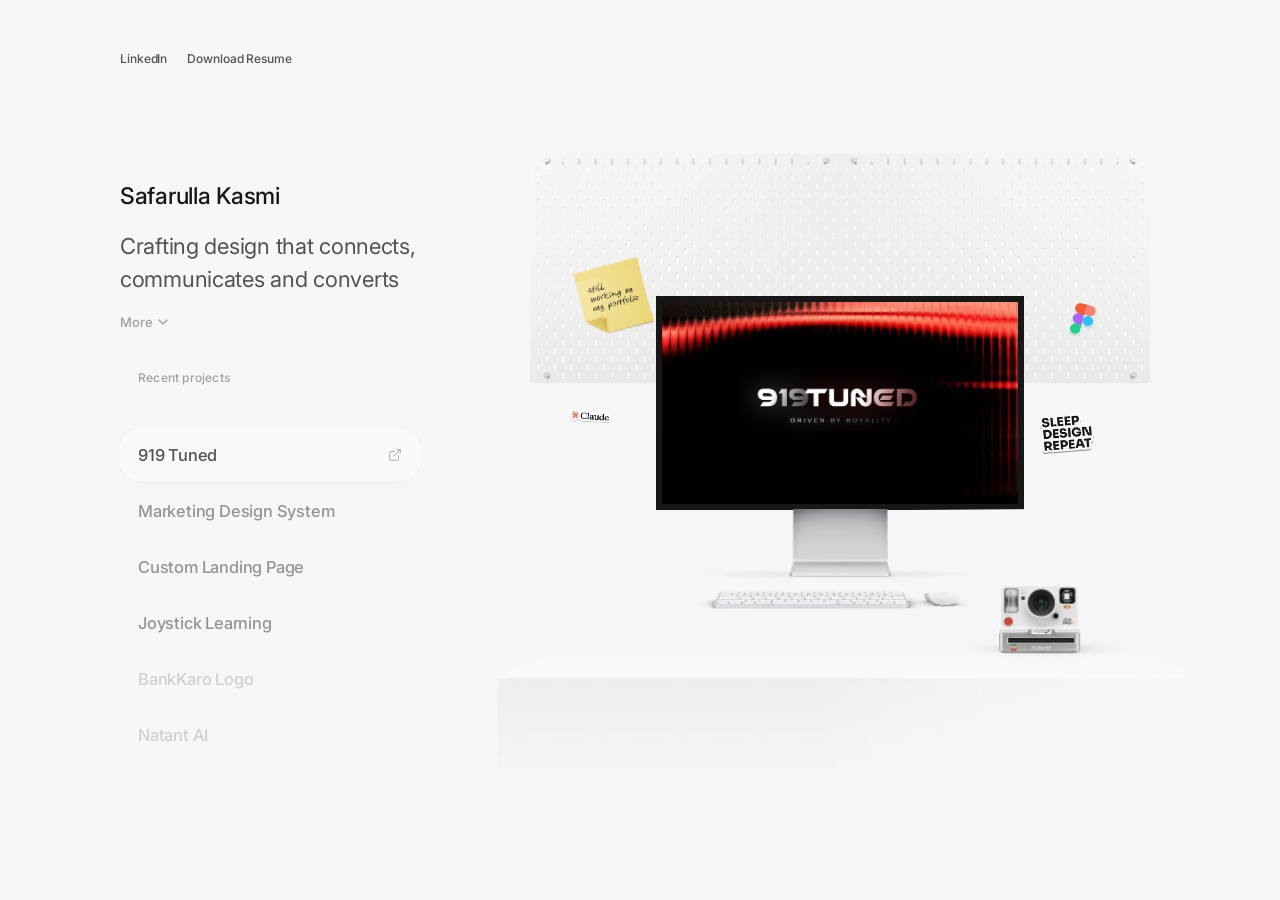
==== index.html @ 3f9a2096 "Add 'Recent projects' label above project list" ====
<!DOCTYPE html>
<html lang="en">
<head>
  <meta charset="UTF-8">
  <meta name="viewport" content="width=device-width, initial-scale=1.0">
  <title>Safarulla Kasmi — Portfolio</title>
  <link rel="icon" type="image/svg+xml" href="favicon.svg">
  <link rel="preconnect" href="https://fonts.googleapis.com">
  <link rel="preconnect" href="https://fonts.gstatic.com" crossorigin>
  <link href="https://fonts.googleapis.com/css2?family=Inter:wght@400;500&family=Caveat:wght@400;500&display=swap" rel="stylesheet">
  <link rel="stylesheet" href="css/style.css?v=9">
  <link rel="prefetch" href="images/joystick-learning.webp" as="image">
  <link rel="prefetch" href="images/custom-landing-page.webp" as="image">
  <link rel="prefetch" href="images/919-tuned.webp" as="image">
  <link rel="prefetch" href="images/marketing-design-system.webp" as="image">
</head>
<body>
  <nav class="nav">
    <div class="nav-links">
      <a href="https://www.linkedin.com/in/safaru/" target="_blank" rel="noopener" class="nav-link">LinkedIn</a>
      <a href="images/safarulla-kasmi-cv.pdf" target="_blank" class="nav-link">Download Resume</a>
    </div>
  </nav>

  <main class="layout">
    <!-- Left panel -->
    <div class="left-panel" id="leftPanel">
      <div class="bio" id="bio">
        <h1 class="name">Safarulla Kasmi</h1>
        <p class="tagline"><span class="tagline-base">Crafting design that connects, communicates and converts</span> <span class="tagline-extra">from concept to final pixel. Working at the intersection of visual identity and digital experience.</span></p>

        <button class="more-btn" id="moreBtn">
          <span class="more-label">More</span>
          <svg class="more-arrow" width="10" height="6" viewBox="0 0 10 6" fill="none">
            <path d="M1 1L5 5L9 1" stroke="currentColor" stroke-width="1.5" stroke-linecap="round" stroke-linejoin="round"/>
          </svg>
        </button>

        <!-- Expandable More section -->
        <div class="more-drawer" id="moreDrawer">
          <div class="expanded-contact">
            <span class="contact-label">Contact</span>
            <div class="contact-info">
              <span>+971 055 9512023</span>
              <span>safru.kasim@gmail.com</span>
            </div>
          </div>
        </div>
      </div>

      <span class="project-list-label">Recent projects</span>
      <ul class="project-list" id="projectList">
        <li class="project-item" data-project="919tuned">
          <a href="project-919tuned.html" class="project-card active">
            <span class="project-name">919 Tuned</span>
            <svg class="ext-icon" width="14" height="14" viewBox="0 0 24 24" fill="none" stroke="currentColor" stroke-width="1.5" stroke-linecap="round" stroke-linejoin="round">
              <path d="M18 13v6a2 2 0 0 1-2 2H5a2 2 0 0 1-2-2V8a2 2 0 0 1 2-2h6"/>
              <polyline points="15,3 21,3 21,9"/><line x1="10" y1="14" x2="21" y2="3"/>
            </svg>
          </a>
        </li>
        <li class="project-item" data-project="marketing">
          <a href="project-marketing.html" class="project-card">
            <span class="project-name">Marketing Design System</span>
            <svg class="ext-icon" width="14" height="14" viewBox="0 0 24 24" fill="none" stroke="currentColor" stroke-width="1.5" stroke-linecap="round" stroke-linejoin="round">
              <path d="M18 13v6a2 2 0 0 1-2 2H5a2 2 0 0 1-2-2V8a2 2 0 0 1 2-2h6"/>
              <polyline points="15,3 21,3 21,9"/><line x1="10" y1="14" x2="21" y2="3"/>
            </svg>
          </a>
        </li>
        <li class="project-item" data-project="landing">
          <a href="project-landing.html" class="project-card">
            <span class="project-name">Custom Landing Page</span>
            <svg class="ext-icon" width="14" height="14" viewBox="0 0 24 24" fill="none" stroke="currentColor" stroke-width="1.5" stroke-linecap="round" stroke-linejoin="round">
              <path d="M18 13v6a2 2 0 0 1-2 2H5a2 2 0 0 1-2-2V8a2 2 0 0 1 2-2h6"/>
              <polyline points="15,3 21,3 21,9"/><line x1="10" y1="14" x2="21" y2="3"/>
            </svg>
          </a>
        </li>
        <li class="project-item" data-project="joystick">
          <a href="project-joystick.html" class="project-card">
            <span class="project-name">Joystick Learning</span>
            <svg class="ext-icon" width="14" height="14" viewBox="0 0 24 24" fill="none" stroke="currentColor" stroke-width="1.5" stroke-linecap="round" stroke-linejoin="round">
              <path d="M18 13v6a2 2 0 0 1-2 2H5a2 2 0 0 1-2-2V8a2 2 0 0 1 2-2h6"/>
              <polyline points="15,3 21,3 21,9"/><line x1="10" y1="14" x2="21" y2="3"/>
            </svg>
          </a>
        </li>
        <li class="project-item coming-soon" data-project="bankkaro">
          <div class="project-card">
            <span class="project-name">BankKaro Logo</span>
          </div>
        </li>
        <li class="project-item coming-soon" data-project="natant">
          <div class="project-card">
            <span class="project-name">Natant AI</span>
          </div>
        </li>
      </ul>
    </div>

    <!-- Right panel -->
    <div class="right-panel" id="rightPanel">

      <!-- Decorative background -->
      <img src="images/back-frame.webp" alt="" class="deco-back-frame" aria-hidden="true">
      <img src="images/surface.webp" alt="" class="deco-surface" aria-hidden="true">
      <img src="images/claude-sticker.webp" alt="" class="deco-claude" aria-hidden="true">

      <!-- iMac Mockup -->
      <div class="imac-wrapper">
        <div class="imac-screen-bezel">
          <div class="imac-screen-inner">
            <div class="macos-desktop">
              <div class="browser-window">
                <div class="browser-content">
                  <div class="preview preview-919tuned active" data-preview="919tuned">
                    <img src="images/919-tuned-thumbnail.webp" alt="919 Tuned" class="preview-fill">
                  </div>
                  <div class="preview preview-marketing" data-preview="marketing">
                    <img src="images/marketing-design-system-thumbnail.webp" alt="Marketing Design System" class="preview-fill">
                  </div>
                  <div class="preview preview-landing" data-preview="landing">
                    <img src="images/custom-landing-page-thumbnail.webp" alt="Custom Landing Page" class="preview-fill">
                  </div>
                  <div class="preview preview-joystick" data-preview="joystick">
                    <img src="images/joystick-learning-thumbnail.webp" alt="Joystick Learning" class="preview-fill">
                  </div>
                </div>
              </div>
            </div>
          </div>
        </div>
        <div class="imac-stand-wrap">
          <img src="images/imac-stand.webp" alt="" class="imac-stand-img" aria-hidden="true">
          <img src="images/imac-keyboard.webp" alt="" class="imac-keyboard-img" aria-hidden="true">
        </div>
      </div>

      <!-- Decorative stickers -->
      <img src="images/sticky-note.webp" alt="" class="deco-sticky-note" aria-hidden="true">
      <img src="images/sticker-2.webp" alt="" class="deco-sticker-figma" aria-hidden="true">
      <img src="images/sitcker-3.webp" alt="" class="deco-sticker-sleep" aria-hidden="true">
      <img src="images/camera.webp" alt="Photo booth" class="deco-camera">
      <span class="camera-hint" aria-hidden="true">click for a polaroid</span>

      <!-- Profile photo — shown when More is open -->
      <img
        src="images/profile-picture.webp"
        alt="Safarulla Kasmi"
        class="profile-photo"
        aria-hidden="true"
      >
    </div>
  </main>

  <script src="js/main.js"></script>
</body>
</html>
---- css/style.css ----
/* ── Variables ── */
:root {
  --bg: #f7f7f7;
  --text-primary: #171717;
  --text-secondary: #525252;
  --text-muted: rgba(82, 82, 82, 0.6);
  --text-soft: #a1a1a1;
  --card-bg: #fafafa;
  --card-shadow: 0px 0px 20px -4px rgba(0,0,0,0.04), 0px 0px 0px 1px rgba(0,0,0,0.02);
  --imac-bezel: #171717;
  --ease: cubic-bezier(0.4, 0, 0.2, 1);
  --t: 0.15s;
}

/* ── Reset ── */
*, *::before, *::after { box-sizing: border-box; margin: 0; padding: 0; }
ul { list-style: none; }
a { text-decoration: none; color: inherit; }
img { display: block; max-width: 100%; }
button { cursor: pointer; font: inherit; border: none; background: none; }

/* ── Base ── */
html { -webkit-font-smoothing: antialiased; }

body {
  font-family: 'Inter', -apple-system, BlinkMacSystemFont, sans-serif;
  background: var(--bg);
  color: var(--text-primary);
  transition: background var(--t) var(--ease), color var(--t) var(--ease);
  min-height: 100vh;
  overflow-x: hidden;
}

/* ── Nav ── */
.nav {
  position: fixed;
  top: 0; left: 0; right: 0;
  z-index: 100;
  display: flex;
  align-items: center;
  justify-content: space-between;
  padding: 42px 48px 0 120px; /* left aligns with bio content */
  pointer-events: none;
}

.nav > * { pointer-events: all; }

.nav-links {
  display: flex;
  align-items: center;
  gap: 20px;
}

.nav-link {
  font-size: 12px;
  font-weight: 500;
  color: var(--text-secondary);
  letter-spacing: -0.1px;
  line-height: 33px;
  transition: color var(--t) var(--ease);
}

.nav-link:hover { color: var(--text-primary); }



/* Nav back button (profile + project pages) */
.nav-back {
  background: var(--card-bg);
  border-radius: 50%;
  width: 38px;
  height: 38px;
  display: flex;
  align-items: center;
  justify-content: center;
  box-shadow: 0px 1px 3px rgba(0,0,0,0.12), 0px 0px 0px 0.5px rgba(0,0,0,0.05);
  color: var(--text-secondary);
  transition: background var(--t) var(--ease), color var(--t) var(--ease);
}

.nav-back:hover { color: var(--text-primary); }

/* ── Home Layout ── */
.layout {
  display: flex;
  min-height: 100vh;
}

/* ── Left Panel ── */
.left-panel {
  width: 560px;
  flex-shrink: 0;
  position: sticky;
  top: 0;
  height: 100vh;
  display: flex;
  flex-direction: column;
  justify-content: flex-start;
  padding: 20vh 24px 60px 120px;
  gap: 40px;
}

/* Bio */
.bio {
  display: flex;
  flex-direction: column;
  gap: 0;
}

.bio .tagline { margin-top: 16px; }

.name {
  font-size: 23px;
  font-weight: 500;
  color: var(--text-primary);
  letter-spacing: -0.28px;
  line-height: 1.46;
  transition: color var(--t) var(--ease);
}

.tagline {
  font-size: 22px;
  font-weight: 400;
  color: var(--text-secondary);
  letter-spacing: -0.28px;
  line-height: 1.53;
  transition: color var(--t) var(--ease);
}

/* Inline extra text — collapsed until More is clicked */
.tagline {
  max-height: 3.1em;
  overflow: hidden;
  transition: max-height 0.85s cubic-bezier(0.22, 1, 0.36, 1);
}
.bio.expanded .tagline {
  max-height: 15em;
}
.tagline-extra {
  display: inline;
}

/* More dropdown */
.more-drawer {
  max-height: 0;
  overflow: hidden;
  opacity: 0;
  transition: max-height 0.9s cubic-bezier(0.22, 1, 0.36, 1),
              opacity 0.55s cubic-bezier(0.22, 1, 0.36, 1);
}

.more-drawer.open {
  max-height: 560px;
  opacity: 1;
}

.tagline-full {
  font-size: 22px;
  font-weight: 400;
  color: var(--text-secondary);
  letter-spacing: -0.28px;
  line-height: 1.53;
  padding-top: 4px;
  transition: color var(--t) var(--ease);
}

.more-links {
  display: flex;
  flex-direction: column;
  margin-top: 28px;
}

.more-link {
  font-size: 12px;
  font-weight: 500;
  color: var(--text-secondary);
  line-height: 33px;
  transition: color var(--t) var(--ease);
}

.more-link.underline { text-decoration: underline; text-underline-offset: 2px; }
.more-link:hover { color: var(--text-primary); }

.expanded-contact {
  display: flex;
  flex-direction: column;
  gap: 7px;
  margin-top: 220px;
}

.more-contact {
  display: flex;
  flex-direction: column;
  gap: 7px;
  margin-top: 28px;
}

.contact-label {
  font-size: 13px;
  font-weight: 500;
  color: var(--text-soft);
  line-height: 24px;
}

.contact-info {
  display: flex;
  flex-direction: column;
  font-size: 12px;
  font-weight: 500;
  color: var(--text-secondary);
  line-height: 33px;
}

.more-btn {
  display: inline-flex;
  align-items: center;
  gap: 5px;
  font-size: 13px;
  font-weight: 500;
  color: var(--text-soft);
  margin-top: 16px;
  align-self: flex-start;
  background: none;
  border: none;
  padding: 0;
  cursor: pointer;
  transition: margin-top 0.4s var(--ease), color var(--t) var(--ease);
}


.more-btn:hover { color: var(--text-secondary); }

.more-arrow {
  transition: transform 0.3s cubic-bezier(0.4, 0, 0.2, 1);
}

.more-btn.open .more-arrow {
  transform: rotate(180deg);
}

/* Project list label */
.project-list-label {
  font-family: 'Inter', sans-serif;
  font-size: 12px;
  font-weight: 500;
  color: var(--text-soft);
  letter-spacing: 0.2px;
  padding: 0 18px;
  margin-bottom: 4px;
  display: block;
}

.left-panel.expanded .project-list-label {
  opacity: 0;
  pointer-events: none;
  transition: opacity 0.3s var(--ease);
}

/* Project List */
.project-list {
  display: flex;
  flex-direction: column;
  gap: 4px;
  width: 300px;
  overflow: hidden;
  max-height: 400px;
  transition: max-height 0.4s var(--ease), opacity 0.3s var(--ease);
}

.left-panel.expanded .project-list {
  max-height: 0;
  opacity: 0;
  pointer-events: none;
}

.project-item { position: relative; }

.project-card {
  display: flex;
  align-items: center;
  justify-content: space-between;
  padding: 12px 18px;
  border-radius: 18px;
  cursor: pointer;
  transition: background var(--t) var(--ease), box-shadow var(--t) var(--ease);
}

.project-card:hover,
.project-card.active {
  background: var(--card-bg);
  box-shadow: var(--card-shadow);
}

.project-name {
  font-size: 16.4px;
  font-weight: 500;
  color: var(--text-muted);
  letter-spacing: -0.2px;
  line-height: 28px;
  transition: color 0.3s var(--ease);
}

.project-card.active .project-name,
.project-card:hover .project-name {
  color: var(--text-secondary);
}

.project-card.active a.project-name {
  color: var(--text-secondary);
}

a.project-name { display: block; }

.ext-icon {
  color: var(--text-soft);
  flex-shrink: 0;
  opacity: 0;
  transition: opacity var(--t) var(--ease), color var(--t) var(--ease);
}

.project-card.active .ext-icon,
.project-card:hover .ext-icon { opacity: 1; }

.coming-soon .project-card { opacity: 0.4; cursor: default; }
.coming-soon .project-card:hover { background: transparent; box-shadow: none; }
.coming-soon .project-card:hover .project-name { color: var(--text-muted); }
.coming-soon .project-card:hover .ext-icon { opacity: 0; }

/* ── Right Panel ── */
.right-panel {
  flex: 1;
  position: sticky;
  top: 0;
  height: 100vh;
  display: flex;
  align-items: center;
  justify-content: center;
  overflow: hidden;
  transform: translateX(-80px);
}

/* Ensure absolute decoratives resolve against right-panel */
.right-panel > .deco-back-frame,
.right-panel > .deco-surface,
.right-panel > .deco-sticky-note,
.right-panel > .deco-claude,
.right-panel > .deco-sticker-figma,
.right-panel > .deco-sticker-sleep,
.right-panel > .deco-camera,
.right-panel > .profile-photo { position: absolute; }

/* ── Decorative Elements ── */

/* Back frame — pegboard centered behind iMac */
.deco-back-frame {
  position: absolute;
  width: 88%;
  max-width: 1040px;
  height: auto;
  top: 11.8vh;
  left: 50%;
  transform: translateX(-50%);
  opacity: 0.95;
  pointer-events: none;
  transition: opacity 0.4s var(--ease);
}

/* Surface — wide white desk platform */
.deco-surface {
  position: absolute;
  width: 95%;
  max-width: 1120px;
  height: auto;
  top: 70vh;
  left: 50%;
  transform: translateX(-50%);
  pointer-events: none;
  transition: opacity 0.4s var(--ease);
}

/* Sticky note — top-left of back frame */
.deco-sticky-note {
  position: absolute;
  width: 112px;
  height: auto;
  left: 11%;
  top: 27vh;
  transform: rotate(-7.38deg);
  pointer-events: none;
  transition: opacity 0.35s var(--ease);
}

/* Claude sticker — mid-left on back frame, aligned with screen center */
.deco-claude {
  position: absolute;
  width: 76px;
  height: auto;
  left: 10%;
  top: 42vh;
  image-rendering: -webkit-optimize-contrast;
  pointer-events: none;
  transition: opacity 0.35s var(--ease);
}

/* Figma sticker — top-right (Figma x=1475, y=276) */
.deco-sticker-figma {
  position: absolute;
  width: 46px;
  height: auto;
  right: 13%;
  top: 33vh;
  transform: rotate(7.24deg);
  opacity: 0.9;
  pointer-events: none;
  transition: opacity 0.35s var(--ease);
}

/* SLEEP DESIGN REPEAT — mid-right on back frame, aligned with screen center */
.deco-sticker-sleep {
  position: absolute;
  width: 72px;
  height: auto;
  right: 14%;
  top: 45vh;
  transform: rotate(-2.3deg);
  pointer-events: none;
  transition: opacity 0.35s var(--ease);
}

/* Camera — bottom-right on surface (Figma x=1427, y=588, w=178) */
.deco-camera {
  position: absolute;
  width: 180px;
  height: auto;
  right: 9%;
  top: 62vh;
  z-index: 2;
  pointer-events: none;
  transition: opacity 0.35s var(--ease);
}

.camera-hint {
  position: absolute;
  right: 8%;
  top: calc(62vh - 14px);
  font-family: 'Caveat', cursive;
  font-size: 20px;
  font-weight: 500;
  color: var(--text-secondary);
  white-space: nowrap;
  opacity: 0;
  transform: translate(0, 6px) rotate(-4deg);
  transition: opacity 0.6s var(--ease), transform 0.6s var(--ease);
  pointer-events: none;
  z-index: 3;
}

body.loaded .right-panel:not(.expanded) .camera-hint {
  opacity: 0.75;
  transform: translate(0, 0) rotate(-4deg);
}

/* Base transitions for return (close) — staggered: photo out → backframe/decoratives in → iMac in */
.deco-back-frame,
.deco-surface,
.deco-sticky-note,
.deco-claude,
.deco-sticker-figma,
.deco-sticker-sleep,
.deco-camera {
  transition: opacity 0.5s 0.35s var(--ease), transform 0.5s 0.35s var(--ease);
}

.imac-wrapper {
  transition: opacity 0.55s 1s var(--ease), transform 0.55s 1s var(--ease);
}

/* Sequential expand: decoratives out → iMac out → photo in */
.right-panel.expanded .deco-back-frame,
.right-panel.expanded .deco-surface,
.right-panel.expanded .deco-sticky-note,
.right-panel.expanded .deco-claude,
.right-panel.expanded .deco-sticker-figma,
.right-panel.expanded .deco-sticker-sleep,
.right-panel.expanded .deco-camera {
  opacity: 0 !important;
  animation: none !important;
  pointer-events: none;
  transition: opacity 0.4s var(--ease);
}

.right-panel.expanded .imac-wrapper {
  opacity: 0 !important;
  animation: none !important;
  transform: scale(0.94) !important;
  pointer-events: none;
  transition: opacity 0.5s 0.25s var(--ease), transform 0.5s 0.25s var(--ease);
}

/* ── Right panel default wrapper (iMac + decorative) ── */
.right-default {
  position: absolute;
  inset: 0;
  display: flex;
  align-items: center;
  justify-content: center;
  transition: opacity 0.35s var(--ease), transform 0.35s var(--ease);
}

.right-panel.expanded .right-default {
  opacity: 0;
  transform: scale(0.96);
  pointer-events: none;
}

/* ── Decorative elements ── */

/* Dot grid pattern — two instances */
.deco-dots {
  position: absolute;
  width: 38%;
  opacity: 0.9;
  pointer-events: none;
  top: 11.8%;
}

.deco-dots-1 { left: 12%; }
.deco-dots-2 { left: 49%; transform: rotate(180deg) scaleY(-1); }

/* Sticky note */
.sticky-note {
  position: absolute;
  left: 14%;
  top: 22%;
  width: 100px;
  transform: rotate(-7.38deg);
  pointer-events: none;
}

.sticky-note-bg {
  width: 100%;
  height: auto;
  display: block;
}

.sticky-note-text {
  position: absolute;
  top: 30%;
  left: 26%;
  right: 24%;
  font-family: 'Caveat', cursive;
  font-size: 7.5px;
  line-height: 1.33;
  color: #262626;
  white-space: nowrap;
}

/* Right-side stickers */
.deco-sticker {
  position: absolute;
  pointer-events: none;
}

.deco-sticker-top {
  right: 5%;
  top: 29%;
  width: 48px;
  transform: rotate(7.24deg);
  opacity: 0.9;
  box-shadow: 0 1px 0 rgba(0,0,0,0.25);
  border-radius: 4px;
}

.deco-sticker-mid {
  right: 4.5%;
  top: 39%;
  width: 60px;
  transform: rotate(-2.3deg);
  box-shadow: 0 1px 0 rgba(0,0,0,0.4);
  border-radius: 2px;
}

.deco-sticker-bot {
  right: 5.5%;
  top: 63%;
  width: 100px;
}

/* Mouse cursor highlight */
.deco-mouse {
  position: absolute;
  left: 74%;
  top: 72%;
  width: 140px;
  pointer-events: none;
}

/* ── iMac Mockup ── */
.imac-wrapper {
  width: 66%;
  max-width: 720px;
  display: flex;
  flex-direction: column;
  align-items: center;
  position: relative;
  z-index: 1;
  transition: opacity 0.4s var(--ease), transform 0.4s var(--ease);
}

.right-panel.expanded .imac-wrapper {
  opacity: 0;
  transform: scale(0.96);
  pointer-events: none;
}

/* Profile photo — replaces iMac when More is open */
.profile-photo {
  position: absolute;
  left: 13%;
  top: 0;
  width: 70%;
  height: 100%;
  object-fit: cover;
  object-position: top center;
  opacity: 0;
  transform: translateY(20px);
  transition: opacity 0.45s var(--ease), transform 0.45s var(--ease);
  pointer-events: none;
}

.right-panel.expanded .profile-photo {
  opacity: 1;
  transform: translateY(0);
  transition: opacity 0.6s 0.55s var(--ease), transform 0.6s 0.55s var(--ease);
}

.imac-screen-bezel {
  background: var(--imac-bezel);
  border-radius: 0;
  padding: 6px;
  transition: background var(--t) var(--ease);
  width: 77.5%;
}

.imac-screen-inner {
  width: 100%;
  aspect-ratio: 1608 / 915;
  border-radius: 0;
  overflow: hidden;
  position: relative;
  background: #000;
}

.macos-desktop {
  width: 100%;
  height: 100%;
  background: transparent;
  position: relative;
}

/* Browser window — thumbnail fills the screen edge-to-edge (matches Figma) */
.browser-window {
  position: absolute;
  inset: 0;
  width: 100%;
  height: 100%;
  border-radius: 0;
  background: transparent;
  box-shadow: none;
}

.browser-content {
  position: absolute;
  inset: 0;
  border-radius: 0;
  background: #fff;
  box-shadow: none;
  overflow: hidden;
}

/* Previews */
.preview {
  position: absolute;
  inset: 0;
  display: flex;
  align-items: center;
  justify-content: center;
  opacity: 0;
  transition: opacity 0.25s var(--ease);
  pointer-events: none;
}

.preview.active {
  opacity: 1;
  pointer-events: all;
}

.preview-logo {
  max-width: 55%;
  max-height: 55%;
  object-fit: contain;
}

.preview-fill {
  position: absolute;
  inset: 0;
  width: 100%;
  height: 100%;
  object-fit: cover;
  object-position: center;
}

.preview-placeholder {
  font-size: 12px;
  font-weight: 500;
  color: #a1a1a1;
  letter-spacing: -0.1px;
  text-align: center;
  padding: 16px;
}

.preview-landing { background: #f8f9fa; }
.preview-919tuned { background: #0d0d0d; }
.preview-919tuned .preview-placeholder { color: rgba(255,255,255,0.4); }
.preview-marketing { background: #f0f2ff; }


/* Stand + keyboard fill wrapper width */
.imac-stand-wrap {
  display: flex;
  flex-direction: column;
  align-items: center;
  width: 100%;
  margin-top: -1px;
  position: relative;
}

.imac-stand-img {
  width: 100%;
  height: auto;
}

.imac-keyboard-img {
  width: 70%;
  height: auto;
  margin-top: -4%;
  transform: translateY(14px);
}

/* Base shade — gradient that fades the stand into the page bg */
.imac-stand-wrap::after {
  content: '';
  position: absolute;
  top: 0;
  right: 0;
  width: 35%;
  height: 100%;
  background: linear-gradient(to right, transparent 0%, var(--bg) 80%);
  pointer-events: none;
}

/* ── Profile Page ── */
.profile-layout {
  min-height: 100vh;
  padding: 120px 0 80px 196px;
  max-width: 520px;
}

.profile-bio {
  display: flex;
  flex-direction: column;
  gap: 16px;
  margin-bottom: 40px;
}

.profile-bio .name {
  font-size: 23px;
  font-weight: 500;
  color: var(--text-primary);
  letter-spacing: -0.28px;
  line-height: 1.46;
}

.profile-bio .tagline {
  font-size: 22px;
  font-weight: 400;
  color: var(--text-secondary);
  letter-spacing: -0.28px;
  line-height: 1.53;
}

.close-btn {
  display: inline-flex;
  align-items: center;
  gap: 5px;
  font-size: 13px;
  font-weight: 500;
  color: var(--text-soft);
  transition: color var(--t) var(--ease);
}

.close-btn:hover { color: var(--text-secondary); }

.profile-links {
  display: flex;
  flex-direction: column;
  gap: 0;
  margin-top: 48px;
}

.profile-link {
  font-size: 12px;
  font-weight: 500;
  color: var(--text-secondary);
  text-decoration: underline;
  text-underline-offset: 2px;
  line-height: 33px;
  transition: color var(--t) var(--ease);
}

.profile-link:hover { color: var(--text-primary); }

.profile-contact {
  margin-top: 40px;
  display: flex;
  flex-direction: column;
  gap: 7px;
}

.contact-label {
  font-size: 13px;
  font-weight: 500;
  color: var(--text-soft);
  line-height: 24px;
}

.contact-info {
  display: flex;
  flex-direction: column;
  font-size: 12px;
  font-weight: 500;
  color: var(--text-secondary);
  line-height: 33px;
}

/* ── Project Page ── */
.project-layout {
  max-width: 1304px;
  margin: 0 auto;
  padding: 0 0 120px;
}

.project-title-wrap {
  padding: 228px 0 40px 120px;
}

.project-title {
  font-size: 22px;
  font-weight: 400;
  color: var(--text-secondary);
  letter-spacing: -0.28px;
  line-height: 1.53;
}

/* Hero */
.project-hero {
  width: 100%;
  max-height: 500px;
  object-fit: cover;
  border-radius: 4px;
}

.project-content {
  padding: 0 120px;
}

/* Overview section */
.overview-section {
  background: #fafafa;
  margin: 0 -120px;
  padding: 60px 120px;
  display: flex;
  gap: 60px;
  align-items: flex-start;
}

.overview-logo {
  flex-shrink: 0;
  width: 200px;
}

.overview-logo img { width: 100%; }

.overview-details { flex: 1; }

.overview-tagline {
  font-family: 'Poppins', sans-serif;
  font-size: 18px;
  font-weight: 500;
  color: #1a1a1a;
  line-height: 1.6;
  letter-spacing: 0.36px;
  margin-bottom: 28px;
}

.overview-meta {
  display: flex;
  gap: 58px;
}

.meta-item { display: flex; flex-direction: column; gap: 2px; }

.meta-label {
  font-family: 'Poppins', sans-serif;
  font-size: 15px;
  font-weight: 400;
  color: #1a1a1a;
  opacity: 0.4;
  line-height: 1.22;
  letter-spacing: 0.15px;
}

.meta-value {
  font-family: 'Poppins', sans-serif;
  font-size: 15px;
  font-weight: 500;
  color: #1a1a1a;
  line-height: 1.22;
  letter-spacing: 0.6px;
}

/* Description */
.description-section {
  padding: 60px 0;
  border-bottom: 1px solid rgba(0,0,0,0.06);
}

.desc-label {
  font-family: 'Poppins', sans-serif;
  font-size: 18px;
  font-weight: 400;
  color: #3a3a3a;
  opacity: 0.5;
  letter-spacing: 0.72px;
  line-height: 1.6;
  margin-bottom: 12px;
}

.desc-text {
  font-family: 'Poppins', sans-serif;
  font-size: 18px;
  font-weight: 500;
  color: #3a3a3a;
  line-height: 1.6;
  letter-spacing: 0.36px;
}

/* Section heading */
.section-heading {
  display: flex;
  flex-direction: column;
  gap: 4px;
  padding: 60px 0 16px;
}

.section-num {
  font-family: 'Poppins', sans-serif;
  font-size: 27px;
  font-weight: 300;
  color: #c7c7c7;
  letter-spacing: 0.54px;
  line-height: 1.6;
}

.section-title {
  font-family: 'Poppins', sans-serif;
  font-size: 27px;
  font-weight: 700;
  color: #1a1a1a;
  letter-spacing: 0.54px;
  line-height: 1.6;
}

.section-subtitle {
  font-family: 'Poppins', sans-serif;
  font-size: 18px;
  font-weight: 500;
  color: #1a1a1a;
  opacity: 0.5;
  line-height: 1.22;
  margin-top: 8px;
}

/* Logo evolution */
.logo-evolution-bar {
  background: #1e70b8;
  border-radius: 4px;
  padding: 28px 40px;
  display: flex;
  align-items: center;
  justify-content: center;
  margin-bottom: 40px;
}

.logo-evolution-bar img { height: 40px; object-fit: contain; }

/* Logo construction */
.logo-construction {
  background: #3137ea;
  border-radius: 8px;
  padding: 60px 80px;
  margin: 0 -120px 0;
  color: white;
}

.construction-idea-label {
  font-family: 'Poppins', sans-serif;
  font-size: 18px;
  font-weight: 600;
  color: #fff59f;
  line-height: 1.6;
  letter-spacing: 0.36px;
}

.construction-idea-text {
  font-family: 'Poppins', sans-serif;
  font-size: 18px;
  font-weight: 500;
  color: white;
  line-height: 1.3;
  letter-spacing: 0.36px;
  margin-bottom: 4px;
}

.construction-idea-sub {
  font-family: 'Poppins', sans-serif;
  font-size: 18px;
  font-weight: 400;
  color: white;
  line-height: 1.6;
  letter-spacing: 0.36px;
  margin-bottom: 48px;
}

.construction-body {
  font-family: 'Poppins', sans-serif;
  font-size: 18px;
  font-weight: 400;
  color: white;
  line-height: 1.6;
  letter-spacing: 0.36px;
  margin-top: 40px;
}

/* Colors grid */
.colors-grid {
  display: grid;
  grid-template-columns: 1fr 1fr 1fr;
  grid-template-rows: auto auto;
  gap: 0;
  border-radius: 8px;
  overflow: hidden;
  margin-bottom: 60px;
}

.color-swatch {
  padding: 36px;
  display: flex;
  flex-direction: column;
  justify-content: space-between;
  min-height: 200px;
}

.color-hex {
  font-family: 'Poppins', sans-serif;
  font-size: 18px;
  font-weight: 500;
  color: white;
  line-height: 1.22;
}

.color-name {
  font-family: 'Poppins', sans-serif;
  font-size: 18px;
  font-weight: 500;
  color: white;
  line-height: 1.22;
  margin-bottom: 4px;
}

.color-desc {
  font-family: 'Poppins', sans-serif;
  font-size: 16px;
  font-weight: 500;
  color: white;
  opacity: 0.5;
  line-height: 1.22;
}

/* Typography section */
.typography-section {
  background: #fafafa;
  margin: 0 -120px;
  padding: 60px 120px;
}

.type-display {
  font-family: 'Poppins', sans-serif;
  font-size: 90px;
  font-weight: 700;
  color: #636363;
  line-height: 1.6;
  margin: 20px 0 12px 80px;
}

.type-desc {
  font-family: 'Poppins', sans-serif;
  font-size: 18px;
  color: #363636;
  line-height: 1.6;
  letter-spacing: 0.36px;
  margin: 0 0 12px 80px;
  max-width: 880px;
}

.type-feeling-label {
  font-family: 'Poppins', sans-serif;
  font-size: 18px;
  color: #363636;
  opacity: 0.6;
  line-height: 1.6;
  letter-spacing: 0.36px;
  margin: 0 0 4px 80px;
}

.type-feeling-value {
  font-family: 'Poppins', sans-serif;
  font-size: 18px;
  font-weight: 600;
  color: #4a4a4a;
  line-height: 1.6;
  letter-spacing: 0.36px;
  margin: 0 0 0 80px;
}

/* Project kids section */
.kids-section {
  width: 100%;
  overflow: hidden;
  border-radius: 8px;
  margin-top: 60px;
  position: relative;
}

.kids-section img {
  width: 100%;
  height: auto;
  object-fit: cover;
}

/* ── Project Detail Layout — sticky sidebar + scrollable image ── */
.project-detail-layout {
  display: flex;
  min-height: 100vh;
  align-items: flex-start;
  animation: projectFadeIn 0.6s cubic-bezier(0.22, 1, 0.36, 1) both;
}

@keyframes projectFadeIn {
  from { opacity: 0; transform: scale(1.04); }
  to   { opacity: 1; transform: scale(1); }
}

/* When arriving via zoom transition, image is instant; sidebar fades in */
html.skip-intro .project-detail-layout {
  animation: none;
}

/* Arriving at photo booth via camera zoom — camera is in place, rest fades in */
html.skip-intro-camera .booth-viewfinder,
html.skip-intro-camera .filter-list,
html.skip-intro-camera .camera-actions {
  animation: fadeIntoBooth 0.55s 0.1s cubic-bezier(0.22, 1, 0.36, 1) both;
}
@keyframes fadeIntoBooth {
  from { opacity: 0; transform: translateY(6px); }
  to   { opacity: 1; transform: translateY(0); }
}
html.skip-intro .project-single-img {
  opacity: 1;
}
html.skip-intro .project-side {
  animation: sideFadeIn 0.25s cubic-bezier(0.22, 1, 0.36, 1) both;
}
@keyframes sideFadeIn {
  from { opacity: 0.3; }
  to   { opacity: 1; }
}

.project-side {
  width: 560px;
  flex-shrink: 0;
  position: sticky;
  top: 0;
  height: 100vh;
  display: flex;
  flex-direction: row;
  align-items: flex-start;
  justify-content: flex-start;
  padding: 20vh 24px 60px 120px;
  gap: 16px;
}

.project-side-head {
  display: flex;
  flex-direction: column;
  gap: 10px;
}

.project-actions {
  display: flex;
  gap: 14px;
  align-items: center;
}

.project-action {
  font-family: 'Inter', sans-serif;
  font-size: 12px;
  font-weight: 500;
  color: var(--text-secondary);
  letter-spacing: -0.1px;
  opacity: 0.55;
  background: none;
  border: none;
  padding: 0;
  cursor: pointer;
  transition: opacity var(--t) var(--ease);
}

.project-action:hover { opacity: 1; }

.project-side-title {
  margin: 1px 0 0;
  line-height: 38px;
  font-size: 23px;
  font-weight: 500;
  color: var(--text-primary);
  letter-spacing: -0.28px;
}

.project-side .nav-back {
  flex-shrink: 0;
}

.project-content {
  flex: 1;
  min-width: 0;
  padding: 20vh 60px 120px 60px;
  display: flex;
  justify-content: center;
  transform: translateX(-80px);
}

.project-single-img {
  width: 100%;
  max-width: 1000px;
  height: auto;
  display: block;
  border-radius: 8px;
}

/* ── Profile page photo ── */
.profile-page-photo {
  position: fixed;
  right: 0;
  top: 0;
  width: 55%;
  height: 100vh;
  object-fit: cover;
  object-position: top center;
  pointer-events: none;
}

/* ── Utilities ── */
.divider {
  height: 1px;
  background: rgba(0,0,0,0.06);
  margin: 0;
}

/* ── Photo Booth Page ── */
.photobooth-body {
  height: 100vh;
  overflow: hidden;
}

.photobooth-page {
  height: 100vh;
  display: flex;
  align-items: center;
  justify-content: center;
  gap: 40px;
  padding: 80px 60px 40px;
  box-sizing: border-box;
}

.booth-center {
  display: flex;
  flex-direction: column;
  align-items: center;
  gap: 40px;
}

/* Live viewfinder (center, main focus) */
.booth-viewfinder {
  position: relative;
  width: min(440px, 48vh);
  aspect-ratio: 1;
  background: #0a0a0a;
  border-radius: 8px;
  overflow: hidden;
  box-shadow:
    0 10px 30px rgba(0,0,0,0.15),
    0 0 0 8px #e5e5e5,
    0 0 0 10px rgba(0,0,0,0.12);
}

/* Camera wrap on the right — polaroid emerges from its bottom slot */
.booth-camera-wrap {
  position: relative;
  width: 340px;
  height: min(640px, 72vh);
  display: flex;
  align-items: flex-start;
  justify-content: center;
}

.booth-camera-img {
  width: 340px;
  height: auto;
  display: block;
  filter: drop-shadow(0 10px 22px rgba(0,0,0,0.1));
  position: relative;
  z-index: 3;
  transition: transform 0.2s cubic-bezier(0.22, 1, 0.36, 1);
}

.booth-camera-img.printing {
  animation: cameraShake 0.14s cubic-bezier(0.36, 0.07, 0.19, 0.97) infinite;
}

@keyframes cameraShake {
  0%, 100% { transform: translate(0, 0) rotate(0deg); }
  20%  { transform: translate(-1px, 0.5px) rotate(-0.15deg); }
  40%  { transform: translate(1.2px, -0.3px) rotate(0.2deg); }
  60%  { transform: translate(-0.8px, 0.8px) rotate(-0.1deg); }
  80%  { transform: translate(0.8px, -0.5px) rotate(0.1deg); }
}

.booth-viewfinder video {
  width: 100%;
  height: 100%;
  object-fit: cover;
  transform: scaleX(-1);
  display: block;
}

.viewfinder-led {
  position: absolute;
  top: 10px;
  right: 12px;
  width: 8px;
  height: 8px;
  border-radius: 50%;
  background: #ff4646;
  box-shadow: 0 0 8px rgba(255, 70, 70, 0.7);
  animation: ledPulse 2s infinite;
  z-index: 2;
}

@keyframes ledPulse {
  0%, 100% { opacity: 1; }
  50%      { opacity: 0.3; }
}

/* Countdown in bottom-right corner, subtle */
.countdown {
  position: absolute;
  right: 16px;
  bottom: 12px;
  color: white;
  font-size: 72px;
  font-weight: 500;
  font-family: 'Inter', sans-serif;
  opacity: 0;
  pointer-events: none;
  line-height: 1;
  letter-spacing: -1px;
  text-shadow: 0 2px 10px rgba(0,0,0,0.35);
}
.countdown.pulse {
  animation: countdownCornerPulse 1s cubic-bezier(0.22, 1, 0.36, 1);
}

@keyframes countdownCornerPulse {
  0%   { opacity: 0; transform: translateY(10px) scale(0.85); }
  18%  { opacity: 1; transform: translateY(0) scale(1); }
  80%  { opacity: 1; transform: translateY(0) scale(1); }
  100% { opacity: 0; transform: translateY(-8px) scale(1.05); }
}

/* Smile reminder — small text, top-left corner */
.smile-hint {
  position: absolute;
  top: 14px;
  left: 16px;
  font-family: 'Inter', sans-serif;
  font-size: 13px;
  font-weight: 600;
  color: #fff;
  letter-spacing: 0.2px;
  pointer-events: none;
  opacity: 0;
  transform: translateY(-4px);
  transition: opacity 0.3s, transform 0.3s cubic-bezier(0.22, 1, 0.36, 1);
  text-shadow:
    0 0 4px rgba(0,0,0,0.8),
    0 1px 6px rgba(0,0,0,0.6),
    0 0 12px rgba(0,0,0,0.35);
  padding: 4px 10px;
  background: rgba(0,0,0,0.35);
  border-radius: 999px;
  backdrop-filter: blur(6px);
  -webkit-backdrop-filter: blur(6px);
}
.smile-hint.show {
  opacity: 1;
  transform: translateY(0);
}

.flash {
  position: absolute;
  inset: 0;
  background: white;
  opacity: 0;
  pointer-events: none;
}
.flash.active {
  animation: flashPop 0.25s ease-out;
}
@keyframes flashPop {
  0%   { opacity: 0; }
  15%  { opacity: 0.9; }
  100% { opacity: 0; }
}

.camera-error {
  position: absolute;
  inset: 0;
  display: flex;
  flex-direction: column;
  align-items: center;
  justify-content: center;
  gap: 14px;
  color: rgba(255,255,255,0.8);
  font-size: 13px;
  text-align: center;
  padding: 24px;
}
.camera-error[hidden] { display: none !important; }
.camera-error p { margin: 0; max-width: 260px; line-height: 1.4; }
.camera-error-retry {
  padding: 8px 16px;
  border-radius: 999px;
  background: rgba(255,255,255,0.12);
  color: #fff;
  border: 1px solid rgba(255,255,255,0.2);
  font-size: 12px;
  font-weight: 500;
  font-family: 'Inter', sans-serif;
  cursor: pointer;
  transition: background 0.2s;
}
.camera-error-retry:hover { background: rgba(255,255,255,0.2); }

/* Polaroid appears below the camera with a gentle fade + drop animation */
.polaroid-out {
  position: absolute;
  left: 50%;
  top: 230px;           /* just below the camera */
  transform: translateX(-50%) translateY(-20px);
  background: #fff;
  padding: 10px 10px 40px;
  box-shadow: 0 14px 32px rgba(0,0,0,0.12), 0 0 0 1px rgba(0,0,0,0.04);
  border-radius: 2px;
  width: 220px;
  z-index: 5;
  opacity: 0;
  pointer-events: none;
  display: flex;
  flex-direction: column;
  gap: 8px;
  transition: opacity 0.9s cubic-bezier(0.22, 1, 0.36, 1),
              transform 0.9s cubic-bezier(0.22, 1, 0.36, 1);
}

.polaroid-out.printed {
  opacity: 1;
  pointer-events: auto;
  transform: translateX(-50%) translateY(0);
}

.polaroid-photo {
  width: 100%;
  aspect-ratio: 1;
  background: #111;
  background-size: cover;
  background-position: center;
  border-radius: 1px;
  position: relative;
  overflow: hidden;
}

/* Develop overlay — starts opaque dark, fades out as polaroid "develops" */
.polaroid-photo::after {
  content: '';
  position: absolute;
  inset: 0;
  background: linear-gradient(to bottom, #1a1a1a 0%, #2a2a2a 100%);
  opacity: 1;
  pointer-events: none;
  z-index: 1;
  transition: opacity 2.6s cubic-bezier(0.22, 1, 0.36, 1);
}

.polaroid-out.printed .polaroid-photo::after {
  opacity: 0;
}

.polaroid-note {
  font-family: 'Caveat', cursive;
  font-size: 20px;
  font-weight: 500;
  color: #333;
  text-align: center;
  margin: 0;
  line-height: 1.2;
  min-height: 26px;
  outline: none;
  padding: 2px 6px;
  border-radius: 3px;
  transition: background 0.2s;
  cursor: text;
}

.polaroid-note:hover { background: rgba(0,0,0,0.03); }
.polaroid-note:focus { background: rgba(0,0,0,0.04); }
.polaroid-note:empty::before {
  content: attr(data-placeholder);
  color: #aaa;
}

/* Download + Retake buttons below the polaroid's final resting place */
.polaroid-actions {
  position: absolute;
  left: 50%;
  top: calc(100% - 20px);
  transform: translateX(-50%);
  display: flex;
  gap: 8px;
  opacity: 0;
  pointer-events: none;
  transition: opacity 0.5s cubic-bezier(0.22, 1, 0.36, 1);
  z-index: 5;
}
.polaroid-actions.show {
  opacity: 1;
  pointer-events: auto;
}

/* Filter list — styled like the project list on home, smaller */
.filter-list {
  list-style: none;
  margin: 0;
  padding: 0;
  display: flex;
  flex-direction: column;
  gap: 2px;
  width: 160px;
  align-self: flex-start;
  margin-top: 145px;
}

.filter-btn {
  display: block;
  width: 100%;
  padding: 8px 14px;
  border-radius: 14px;
  font-family: 'Inter', sans-serif;
  font-size: 14px;
  font-weight: 500;
  color: var(--text-muted);
  letter-spacing: -0.2px;
  line-height: 22px;
  background: transparent;
  border: none;
  cursor: pointer;
  text-align: left;
  transition: background var(--t) var(--ease),
              box-shadow var(--t) var(--ease),
              color 0.3s var(--ease);
}

.filter-btn:hover,
.filter-btn.active {
  background: var(--card-bg);
  color: var(--text-secondary);
  box-shadow: var(--card-shadow);
}

/* Live video filter preview classes */
.filter-none    video, .filter-none    .polaroid-photo { filter: none; }
.filter-bw      video, .filter-bw      .polaroid-photo { filter: grayscale(1) contrast(1.05); }
.filter-sepia   video, .filter-sepia   .polaroid-photo { filter: sepia(0.9) contrast(1.05); }
.filter-faded   video, .filter-faded   .polaroid-photo { filter: contrast(0.85) saturate(0.7) brightness(1.08); }
.filter-vintage video, .filter-vintage .polaroid-photo { filter: sepia(0.35) saturate(0.8) contrast(1.1) hue-rotate(-10deg); }
.filter-film    video, .filter-film    .polaroid-photo { filter: contrast(1.15) saturate(1.25) brightness(0.95); }
.filter-70s     video, .filter-70s     .polaroid-photo { filter: sepia(0.25) saturate(1.4) contrast(1.1) hue-rotate(-15deg); }
.filter-90s     video, .filter-90s     .polaroid-photo { filter: saturate(0.7) contrast(0.92) brightness(1.1) hue-rotate(-5deg); }
.filter-polaroid video, .filter-polaroid .polaroid-photo { filter: sepia(0.18) saturate(0.85) contrast(1.05) brightness(1.05); }
.filter-dreamy  video, .filter-dreamy  .polaroid-photo { filter: contrast(0.9) saturate(1.1) brightness(1.15) blur(0.4px); }
.filter-cinematic video, .filter-cinematic .polaroid-photo { filter: contrast(1.2) saturate(1.3) hue-rotate(-8deg) brightness(0.95); }
.filter-digicam video, .filter-digicam .polaroid-photo { filter: contrast(0.92) saturate(0.8) brightness(1.05) blur(0.7px) hue-rotate(-3deg); }

/* Shared capture counter — bottom-left of photo booth */
.capture-counter {
  position: fixed;
  bottom: 30px;
  left: 120px;
  font-family: 'Inter', sans-serif;
  font-size: 12px;
  font-weight: 500;
  color: var(--text-soft);
  letter-spacing: -0.1px;
  z-index: 50;
  opacity: 0;
  transition: opacity 0.5s var(--ease);
}
.capture-counter.loaded { opacity: 1; }
.capture-counter .count-num { color: var(--text-secondary); }

/* Camera flash — bright burst from the camera's flash bulb */
.camera-flash {
  position: absolute;
  top: 8%;
  left: 13%;
  width: 80px;
  height: 80px;
  border-radius: 50%;
  background: radial-gradient(circle,
    rgba(255,255,255,1) 0%,
    rgba(255,240,200,0.85) 30%,
    rgba(255,220,170,0.4) 55%,
    rgba(255,220,170,0) 75%);
  opacity: 0;
  pointer-events: none;
  z-index: 4;
  transform: scale(0.5);
  filter: blur(2px);
}

.camera-flash.fire {
  animation: cameraFlashFire 0.4s cubic-bezier(0.4, 0, 0.6, 1);
}

@keyframes cameraFlashFire {
  0%   { opacity: 0; transform: scale(0.4); }
  15%  { opacity: 1; transform: scale(1); }
  30%  { opacity: 1; transform: scale(1.5); }
  100% { opacity: 0; transform: scale(2.4); }
}

.camera-actions {
  display: flex;
  gap: 8px;
  align-items: center;
}

.camera-btn {
  padding: 10px 18px;
  border-radius: 18px;
  font-family: 'Inter', sans-serif;
  font-size: 14px;
  font-weight: 500;
  letter-spacing: -0.2px;
  color: var(--text-secondary);
  background: var(--card-bg);
  box-shadow: var(--card-shadow);
  border: none;
  cursor: pointer;
  transition: background var(--t) var(--ease),
              color var(--t) var(--ease),
              box-shadow var(--t) var(--ease);
}

.camera-btn:hover:not(:disabled) {
  color: var(--text-primary);
}

.camera-btn.primary {
  background: var(--card-bg);
  color: var(--text-primary);
  box-shadow: var(--card-shadow);
}

.camera-btn.primary:hover:not(:disabled) {
  background: #fff;
}

.camera-btn:disabled {
  opacity: 0.5;
  cursor: default;
}

/* Make the home-page camera clickable */
.deco-camera {
  cursor: pointer;
  pointer-events: auto;
}

/* ── Page Load Animations ── */
@keyframes fadeSlideUp {
  from { opacity: 0; transform: translateY(12px); }
  to   { opacity: 1; transform: translateY(0); }
}

@keyframes fadeSlideLeft {
  from { opacity: 0; transform: translateX(-16px); }
  to   { opacity: 1; transform: translateX(0); }
}

@keyframes imacEntrance {
  from { opacity: 0; transform: scale(0.94) translateY(16px); }
  to   { opacity: 1; transform: scale(1) translateY(0); }
}

@keyframes stickerPop {
  0%   { opacity: 0; transform: scale(0.7) rotate(var(--final-rot, 0deg)); }
  70%  { opacity: 1; transform: scale(1.08) rotate(var(--final-rot, 0deg)); }
  100% { opacity: 1; transform: scale(1) rotate(var(--final-rot, 0deg)); }
}

@keyframes backFrameEntrance {
  from { opacity: 0; transform: translateX(-50%) scale(0.98); }
  to   { opacity: 0.95; transform: translateX(-50%) scale(1); }
}

@keyframes surfaceSlideUp {
  from { opacity: 0; transform: translateX(-50%) translateY(20px); }
  to   { opacity: 1; transform: translateX(-50%) translateY(0); }
}

/* Left panel content staggered */
.nav-link                  { animation: fadeSlideUp 0.5s 0.05s both var(--ease); }
.bio .name                 { animation: fadeSlideLeft 0.6s 0.15s both var(--ease); }
.bio .tagline-short        { animation: fadeSlideLeft 0.6s 0.25s both var(--ease); }
.more-btn                  { animation: fadeSlideLeft 0.5s 0.35s both var(--ease); }
.project-item              { animation: fadeSlideLeft 0.5s both var(--ease); opacity: 0; }
.project-item:nth-child(1) { animation-delay: 0.45s; }
.project-item:nth-child(2) { animation-delay: 0.52s; }
.project-item:nth-child(3) { animation-delay: 0.59s; }
.project-item:nth-child(4) { animation-delay: 0.66s; }
.project-item:nth-child(5) { animation-delay: 0.73s; }
.project-item:nth-child(6) { animation-delay: 0.80s; }

/* Right panel elements */
.deco-back-frame   { animation: backFrameEntrance 0.9s 0.1s both var(--ease); }
.imac-wrapper      { animation: imacEntrance 0.8s 0.3s both var(--ease); }
.deco-surface      { animation: surfaceSlideUp 0.8s 0.5s both var(--ease); }

.deco-sticky-note       { --final-rot: -7.38deg; animation: stickerPop 0.6s 0.7s both var(--ease); }
.deco-claude            { --final-rot: 0deg;     animation: stickerPop 0.6s 0.8s both var(--ease); }
.deco-sticker-figma     { --final-rot: 7.24deg;  animation: stickerPop 0.6s 0.85s both var(--ease); opacity: 0.9; }
.deco-sticker-sleep     { --final-rot: -2.3deg;  animation: stickerPop 0.6s 0.9s both var(--ease); }
.deco-camera            { animation: fadeSlideUp 0.6s 0.95s both var(--ease); }

/* Hover polish on stickers */
.deco-sticky-note,
.deco-claude,
.deco-sticker-figma,
.deco-sticker-sleep,
.deco-camera {
  transition: transform 0.35s var(--ease), opacity 0.35s var(--ease);
}

/* Gentle float on iMac thumbnail swap — smoother crossfade */
.preview { transition: opacity 0.4s var(--ease); }

/* Word-by-word mask reveal (expanded bio) */
.word-wrap {
  display: inline-block;
  overflow: hidden;
  vertical-align: bottom;
  line-height: inherit;
}
.word {
  display: inline-block;
  transform: translateY(110%);
  opacity: 0;
  transition: transform 0.9s cubic-bezier(0.22, 1, 0.36, 1),
              opacity 0.65s cubic-bezier(0.22, 1, 0.36, 1);
  transition-delay: calc((25 - var(--i, 0)) * 0.015s);
  will-change: transform, opacity;
}
.bio.expanded .word,
.more-drawer.open .word {
  transform: translateY(0);
  opacity: 1;
  transition-delay: calc(var(--i, 0) * 0.015s + 0.05s);
}

/* ── Mobile (< 900px) — simplified stacked layout ── */
@media (max-width: 900px) {
  /* Stack layout vertically; flatten left-panel so its children become flex items */
  .layout {
    flex-direction: column;
    min-height: auto;
  }

  .left-panel {
    display: contents;
  }

  .bio {
    order: 1;
    padding: 80px 24px 0;
    gap: 12px;
  }

  .right-panel {
    order: 2;
    width: 100%;
    height: auto;
    min-height: auto;
    position: static;
    padding: 24px 24px 16px;
    display: flex;
    align-items: center;
    justify-content: center;
    overflow: visible;
    transform: none !important;
  }

  .project-content {
    transform: none !important;
  }

  .project-list {
    order: 3;
    width: auto;
    max-height: none;
    padding: 16px 16px 80px;
  }

  /* Hide decoratives on mobile */
  .deco-back-frame,
  .deco-surface,
  .deco-sticky-note,
  .deco-claude,
  .deco-sticker-figma,
  .deco-sticker-sleep,
  .deco-camera,
  .camera-hint,
  .profile-photo {
    display: none !important;
  }

  /* iMac mockup scales to width */
  .imac-wrapper {
    width: 100%;
    max-width: 520px;
  }

  /* Nav simpler on mobile */
  .nav {
    padding: 24px 24px 0;
  }

  /* On mobile, More click hides iMac + project list (like desktop expand) */
  .expanded-contact {
    margin-top: 32px !important;
  }

  /* ── Mobile: Project Detail Page ── */
  .project-detail-layout {
    flex-direction: column;
    animation: none;
  }

  .project-side {
    width: 100%;
    height: auto;
    position: static;
    padding: 60px 24px 24px;
    flex-direction: column;
    align-items: center;
    justify-content: center;
    gap: 4px;
  }

  .project-side .nav-back {
    display: none;
  }

  .project-side-title {
    font-size: 28px;
    text-align: center;
    line-height: 1.2;
    margin: 0;
  }

  .project-content {
    width: 100%;
    padding: 16px 16px 120px 16px;
  }
}

/* Fullscreen image overlay */
.fullscreen-overlay {
  position: fixed;
  inset: 0;
  background: var(--bg);
  z-index: 9999;
  opacity: 0;
  transition: opacity 0.3s cubic-bezier(0.22, 1, 0.36, 1);
}
.fullscreen-overlay.show { opacity: 1; }

.fullscreen-scroll {
  position: absolute;
  inset: 0;
  overflow-y: auto;
  overflow-x: hidden;
}

.fullscreen-img {
  width: 100%;
  height: auto;
  display: block;
}

.fullscreen-close {
  position: fixed;
  bottom: 28px;
  left: 50%;
  transform: translateX(-50%);
  width: 52px;
  height: 52px;
  border-radius: 50%;
  background: var(--card-bg);
  box-shadow: 0 6px 20px rgba(0,0,0,0.1), 0 0 0 1px rgba(0,0,0,0.05);
  color: var(--text-secondary);
  display: flex;
  align-items: center;
  justify-content: center;
  border: none;
  cursor: pointer;
  z-index: 10000;
  transition: background 0.2s, color 0.2s;
}
.fullscreen-close:hover {
  background: #fff;
  color: var(--text-primary);
}

/* Floating mobile close button — hidden on desktop */
.project-close-mobile {
  display: none;
}

@media (max-width: 900px) {
  .project-close-mobile {
    position: fixed;
    bottom: 24px;
    left: 50%;
    transform: translateX(-50%);
    width: 52px;
    height: 52px;
    border-radius: 50%;
    background: var(--card-bg);
    box-shadow: 0 6px 20px rgba(0,0,0,0.08), 0 0 0 1px rgba(0,0,0,0.05);
    display: flex;
    align-items: center;
    justify-content: center;
    color: var(--text-secondary);
    z-index: 100;
    transition: background 0.2s, color 0.2s;
  }
  .project-close-mobile:hover,
  .project-close-mobile:active {
    background: #fff;
    color: var(--text-primary);
  }
}
@media (prefers-reduced-motion: reduce) {
  *, *::before, *::after {
    animation-duration: 0.01ms !important;
    animation-delay: 0ms !important;
  }
}

/* ── Parallax + Hover (after page load) ── */
body.loaded .right-panel:not(.expanded) .deco-back-frame,
body.loaded .right-panel:not(.expanded) .deco-surface,
body.loaded .right-panel:not(.expanded) .deco-sticky-note,
body.loaded .right-panel:not(.expanded) .deco-claude,
body.loaded .right-panel:not(.expanded) .deco-sticker-figma,
body.loaded .right-panel:not(.expanded) .deco-sticker-sleep,
body.loaded .right-panel:not(.expanded) .deco-camera,
body.loaded .right-panel:not(.expanded) .imac-wrapper {
  animation: none;
}

body.loaded .right-panel:not(.expanded) .deco-back-frame {
  opacity: 0.95;
  transform: translateX(-50%);
}

body.loaded .right-panel:not(.expanded) .deco-surface {
  opacity: 1;
  transform: translateX(-50%);
}

body.loaded .right-panel:not(.expanded) .imac-wrapper {
  opacity: 1;
  transform: none;
}

/* Stickers — hover lift */
body.loaded .right-panel:not(.expanded) .deco-sticky-note,
body.loaded .right-panel:not(.expanded) .deco-claude,
body.loaded .right-panel:not(.expanded) .deco-sticker-figma,
body.loaded .right-panel:not(.expanded) .deco-sticker-sleep,
body.loaded .right-panel:not(.expanded) .deco-camera {
  pointer-events: auto;
  cursor: pointer;
  transition: transform 0.35s var(--ease), opacity 0.35s var(--ease);
}

body.loaded .right-panel:not(.expanded) .deco-sticky-note {
  opacity: 1;
  transform: rotate(-7.38deg);
}
body.loaded .right-panel:not(.expanded) .deco-sticky-note:hover {
  transform: rotate(-3deg) scale(1.08);
}

body.loaded .right-panel:not(.expanded) .deco-claude {
  opacity: 1;
  transform: none;
}
body.loaded .right-panel:not(.expanded) .deco-claude:hover {
  transform: scale(1.1) rotate(-4deg);
}

body.loaded .right-panel:not(.expanded) .deco-sticker-figma {
  opacity: 0.9;
  transform: rotate(7.24deg);
}
body.loaded .right-panel:not(.expanded) .deco-sticker-figma:hover {
  opacity: 1;
  transform: rotate(11deg) scale(1.1);
}

body.loaded .right-panel:not(.expanded) .deco-sticker-sleep {
  opacity: 1;
  transform: rotate(-2.3deg);
}
body.loaded .right-panel:not(.expanded) .deco-sticker-sleep:hover {
  transform: rotate(-5deg) scale(1.08);
}

body.loaded .right-panel:not(.expanded) .deco-camera {
  opacity: 1;
  transform: none;
  pointer-events: auto;
  cursor: pointer;
}
body.loaded .right-panel:not(.expanded) .deco-camera:hover {
  transform: scale(1.05) rotate(-2deg);
}
body.loaded .right-panel:not(.expanded) .deco-camera:hover ~ .camera-hint {
  opacity: 1;
  transform: translate(0, -2px) rotate(-4deg);
}
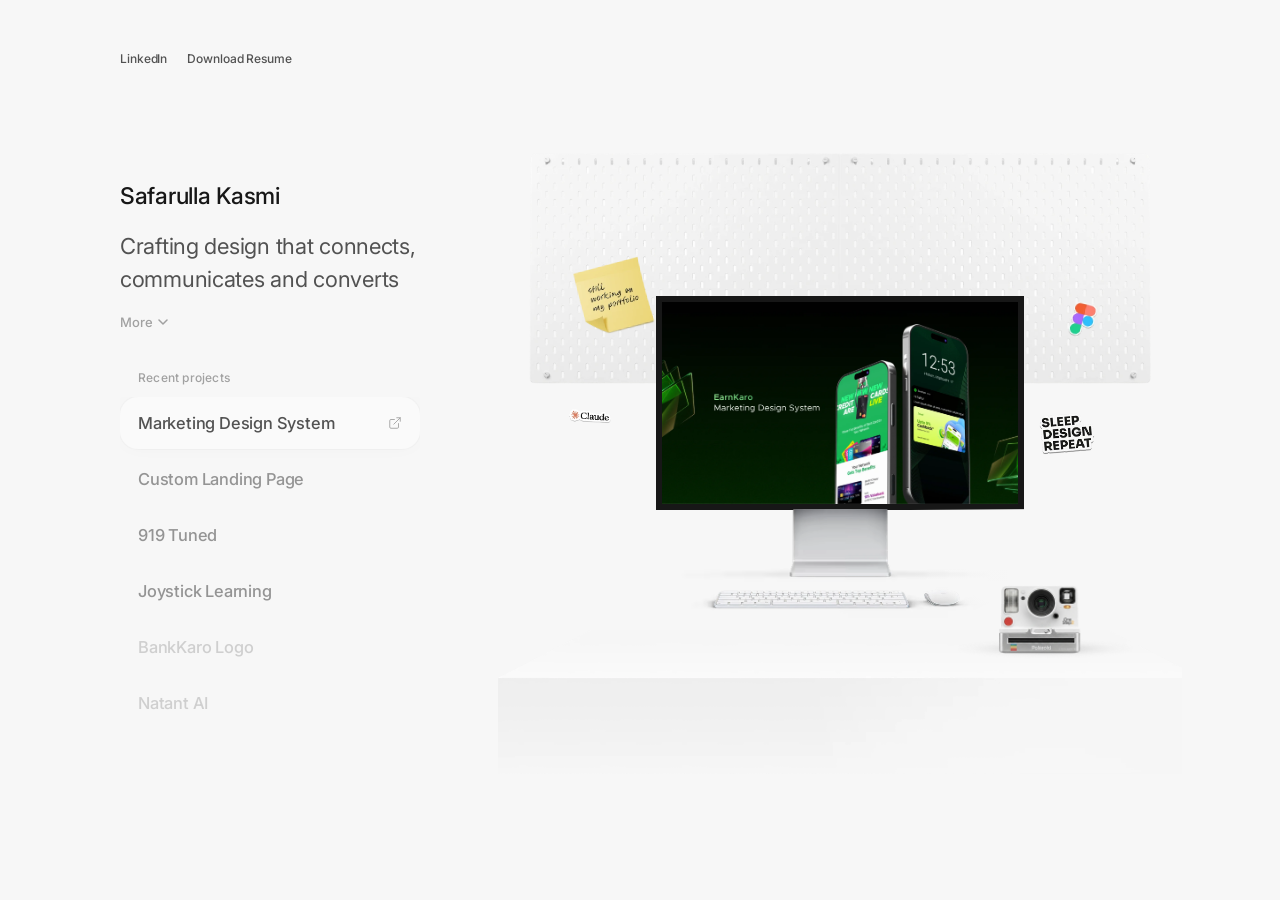
==== commit e52dfc1e: "Reorder: Marketing Design System first, Custom Landing Page second" ====
--- a/index.html
+++ b/index.html
@@ -50,17 +50,8 @@
 
       <span class="project-list-label">Recent projects</span>
       <ul class="project-list" id="projectList">
-        <li class="project-item" data-project="919tuned">
-          <a href="project-919tuned.html" class="project-card active">
-            <span class="project-name">919 Tuned</span>
-            <svg class="ext-icon" width="14" height="14" viewBox="0 0 24 24" fill="none" stroke="currentColor" stroke-width="1.5" stroke-linecap="round" stroke-linejoin="round">
-              <path d="M18 13v6a2 2 0 0 1-2 2H5a2 2 0 0 1-2-2V8a2 2 0 0 1 2-2h6"/>
-              <polyline points="15,3 21,3 21,9"/><line x1="10" y1="14" x2="21" y2="3"/>
-            </svg>
-          </a>
-        </li>
         <li class="project-item" data-project="marketing">
-          <a href="project-marketing.html" class="project-card">
+          <a href="project-marketing.html" class="project-card active">
             <span class="project-name">Marketing Design System</span>
             <svg class="ext-icon" width="14" height="14" viewBox="0 0 24 24" fill="none" stroke="currentColor" stroke-width="1.5" stroke-linecap="round" stroke-linejoin="round">
               <path d="M18 13v6a2 2 0 0 1-2 2H5a2 2 0 0 1-2-2V8a2 2 0 0 1 2-2h6"/>
@@ -71,6 +62,15 @@
         <li class="project-item" data-project="landing">
           <a href="project-landing.html" class="project-card">
             <span class="project-name">Custom Landing Page</span>
+            <svg class="ext-icon" width="14" height="14" viewBox="0 0 24 24" fill="none" stroke="currentColor" stroke-width="1.5" stroke-linecap="round" stroke-linejoin="round">
+              <path d="M18 13v6a2 2 0 0 1-2 2H5a2 2 0 0 1-2-2V8a2 2 0 0 1 2-2h6"/>
+              <polyline points="15,3 21,3 21,9"/><line x1="10" y1="14" x2="21" y2="3"/>
+            </svg>
+          </a>
+        </li>
+        <li class="project-item" data-project="919tuned">
+          <a href="project-919tuned.html" class="project-card">
+            <span class="project-name">919 Tuned</span>
             <svg class="ext-icon" width="14" height="14" viewBox="0 0 24 24" fill="none" stroke="currentColor" stroke-width="1.5" stroke-linecap="round" stroke-linejoin="round">
               <path d="M18 13v6a2 2 0 0 1-2 2H5a2 2 0 0 1-2-2V8a2 2 0 0 1 2-2h6"/>
               <polyline points="15,3 21,3 21,9"/><line x1="10" y1="14" x2="21" y2="3"/>
@@ -114,11 +114,11 @@
             <div class="macos-desktop">
               <div class="browser-window">
                 <div class="browser-content">
-                  <div class="preview preview-919tuned active" data-preview="919tuned">
+                  <div class="preview preview-marketing active" data-preview="marketing">
+                    <img src="images/marketing-design-system-thumbnail.webp" alt="Marketing Design System" class="preview-fill">
+                  </div>
+                  <div class="preview preview-919tuned" data-preview="919tuned">
                     <img src="images/919-tuned-thumbnail.webp" alt="919 Tuned" class="preview-fill">
-                  </div>
-                  <div class="preview preview-marketing" data-preview="marketing">
-                    <img src="images/marketing-design-system-thumbnail.webp" alt="Marketing Design System" class="preview-fill">
                   </div>
                   <div class="preview preview-landing" data-preview="landing">
                     <img src="images/custom-landing-page-thumbnail.webp" alt="Custom Landing Page" class="preview-fill">
--- a/css/style.css
+++ b/css/style.css
@@ -246,7 +246,7 @@
   color: var(--text-soft);
   letter-spacing: 0.2px;
   padding: 0 18px;
-  margin-bottom: 4px;
+  margin-bottom: -28px;
   display: block;
 }
 
@@ -1855,11 +1855,17 @@
     transform: none !important;
   }
 
+  .project-list-label {
+    order: 3;
+    padding: 48px 32px 0;
+    margin-bottom: 0;
+  }
+
   .project-list {
-    order: 3;
+    order: 4;
     width: auto;
     max-height: none;
-    padding: 16px 16px 80px;
+    padding: 8px 16px 80px;
   }
 
   /* Hide decoratives on mobile */
@@ -1881,9 +1887,12 @@
     max-width: 520px;
   }
 
-  /* Nav simpler on mobile */
+  /* Nav becomes a sticky header on mobile */
   .nav {
-    padding: 24px 24px 0;
+    padding: 16px 24px;
+    background: var(--bg);
+    border-bottom: 1px solid rgba(0,0,0,0.04);
+    pointer-events: auto;
   }
 
   /* On mobile, More click hides iMac + project list (like desktop expand) */
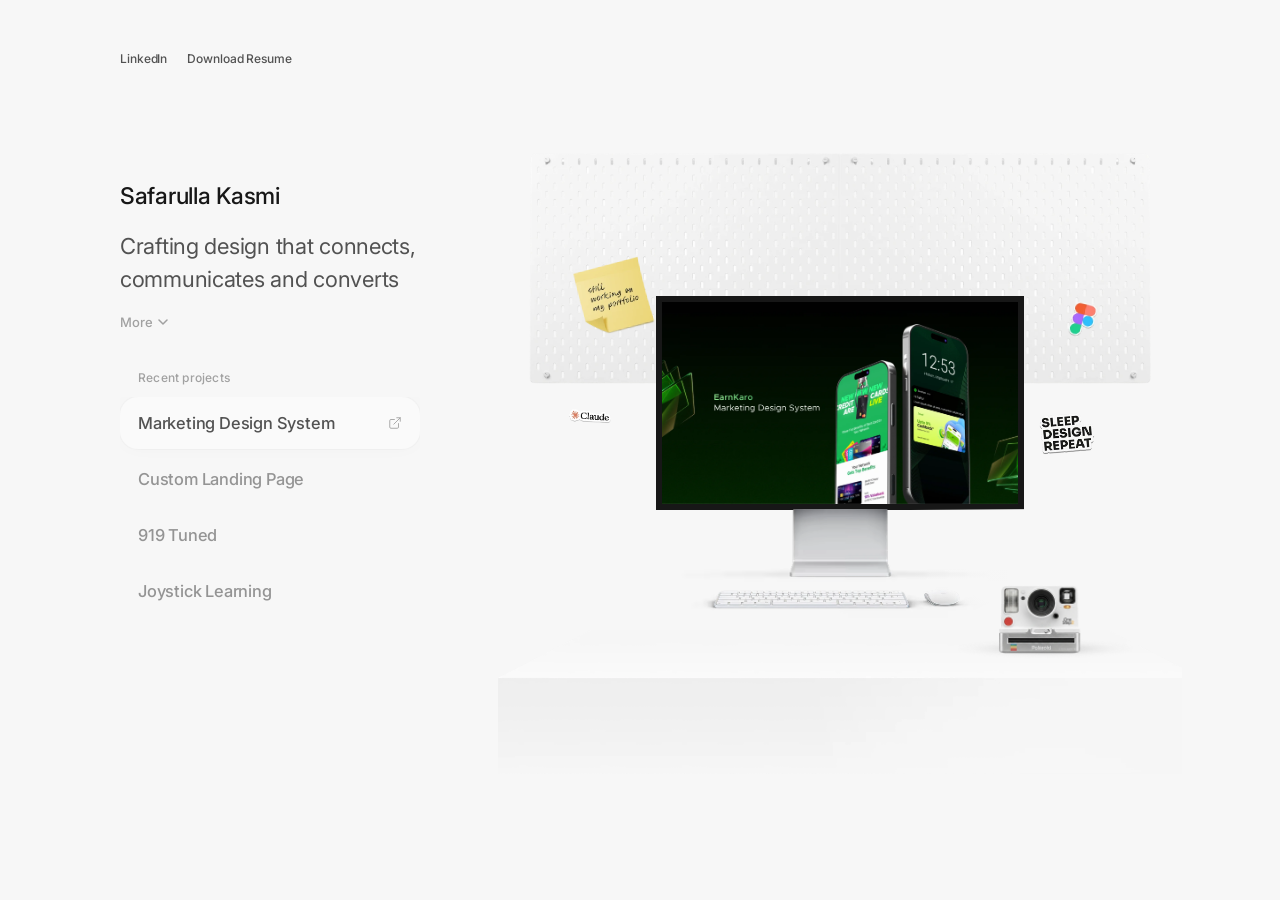
==== commit 3fad9fb6: "Remove BankKaro Logo and Natant AI from project list" ====
--- a/index.html
+++ b/index.html
@@ -86,16 +86,6 @@
             </svg>
           </a>
         </li>
-        <li class="project-item coming-soon" data-project="bankkaro">
-          <div class="project-card">
-            <span class="project-name">BankKaro Logo</span>
-          </div>
-        </li>
-        <li class="project-item coming-soon" data-project="natant">
-          <div class="project-card">
-            <span class="project-name">Natant AI</span>
-          </div>
-        </li>
       </ul>
     </div>
 
